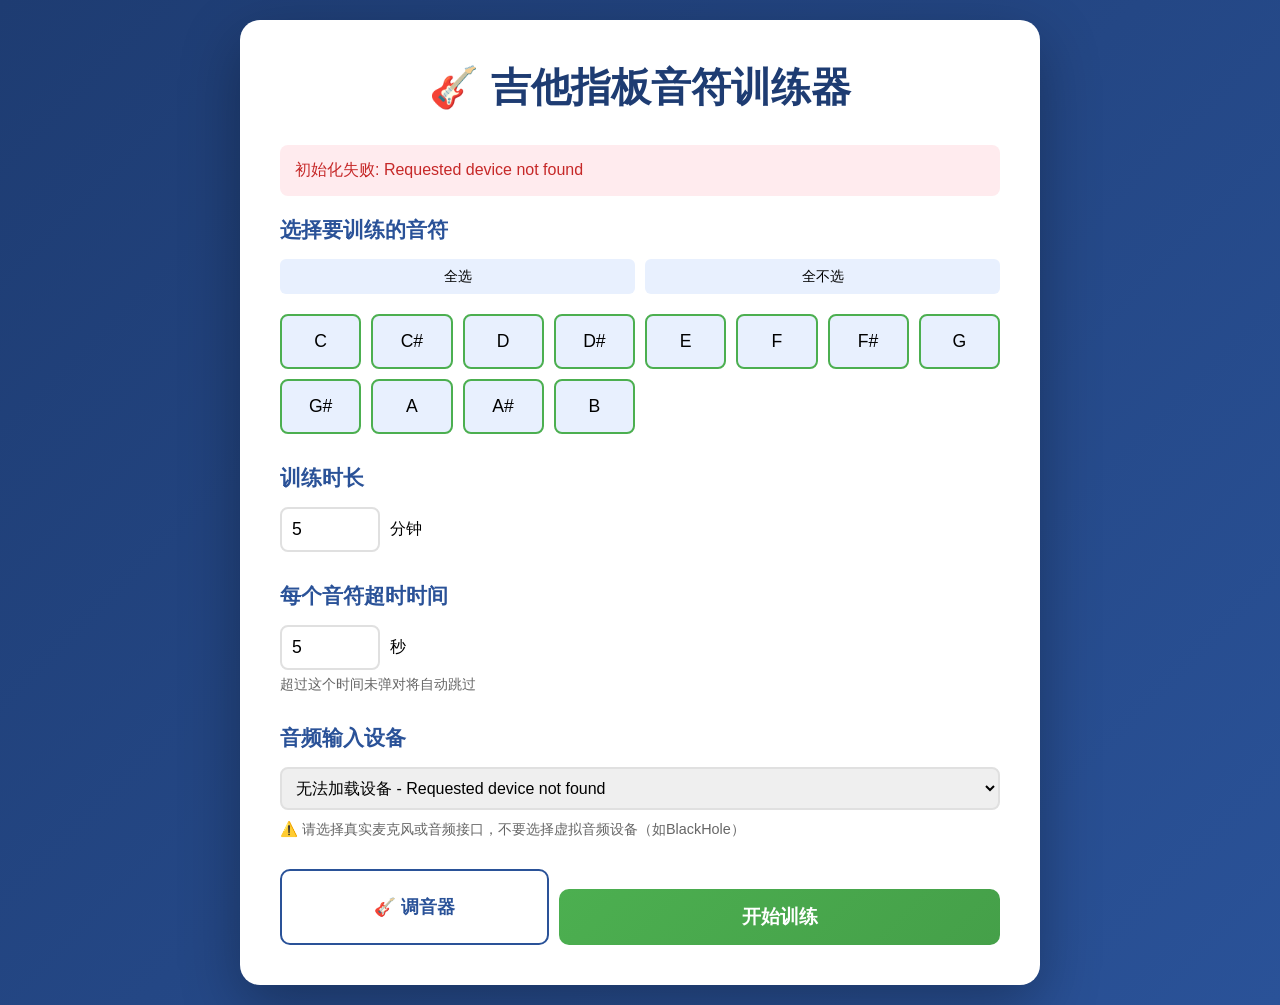
==== guitar-trainer-modular/index.html @ ab7a96dc "Add guitar trainer with timeout feature Features: - Audio-based guitar note training - Real-time pit" ====
<!DOCTYPE html>
<html lang="zh-CN">
<head>
    <meta charset="UTF-8">
    <meta name="viewport" content="width=device-width, initial-scale=1.0">
    <title>吉他指板音符训练器</title>
    
    <!-- 样式表 -->
    <link rel="stylesheet" href="css/main.css">
    <link rel="stylesheet" href="css/screens.css">
    <link rel="stylesheet" href="css/tuner.css">
</head>
<body>
    <div class="container">
        <h1>🎸 吉他指板音符训练器</h1>
        
        <div class="error-message" id="errorMessage"></div>

        <!-- 设置屏幕 -->
        <div class="screen active" id="setupScreen">
            <div class="setup-section">
                <h2>选择要训练的音符</h2>
                <div class="quick-actions">
                    <button id="selectAllBtn">全选</button>
                    <button id="deselectAllBtn">全不选</button>
                </div>
                <div class="notes-grid" id="notesGrid"></div>
            </div>

            <div class="setup-section">
                <h2>训练时长</h2>
                <div class="timer-input">
                    <input type="number" id="durationInput" value="5" min="1" max="60">
                    <span>分钟</span>
                </div>
            </div>

            <div class="setup-section">
                <h2>每个音符超时时间</h2>
                <div class="timer-input">
                    <input type="number" id="noteTimeoutInput" value="5" min="1" max="30">
                    <span>秒</span>
                </div>
                <p style="margin-top: 5px; color: #666; font-size: 0.9em;">超过这个时间未弹对将自动跳过</p>
            </div>

            <div class="setup-section">
                <h2>音频输入设备</h2>
                <select id="audioDeviceSelect" style="width: 100%; padding: 10px; border: 2px solid #e0e0e0; border-radius: 8px; font-size: 1em;">
                    <option value="">加载中...</option>
                </select>
                <p style="margin-top: 10px; color: #666; font-size: 0.9em;">⚠️ 请选择真实麦克风或音频接口，不要选择虚拟音频设备（如BlackHole）</p>
            </div>

            <div style="display: flex; gap: 10px;">
                <button class="btn-secondary" id="showTunerBtn" style="flex: 1;">🎸 调音器</button>
                <button class="btn-primary" id="startTrainingBtn" style="flex: 2;">开始训练</button>
            </div>
        </div>

        <!-- 调音器屏幕 -->
        <div class="screen" id="tunerScreen">
            <div class="tuner-header">
                <h2>吉他调音器</h2>
                <p class="tuner-instruction">请弹奏一根弦，调音器会自动检测</p>
            </div>

            <div class="string-selector">
                <button class="string-btn" data-string="0">E2<br><span>82.41 Hz</span></button>
                <button class="string-btn" data-string="1">A2<br><span>110.00 Hz</span></button>
                <button class="string-btn" data-string="2">D3<br><span>146.83 Hz</span></button>
                <button class="string-btn" data-string="3">G3<br><span>196.00 Hz</span></button>
                <button class="string-btn" data-string="4">B3<br><span>246.94 Hz</span></button>
                <button class="string-btn" data-string="5">E4<br><span>329.63 Hz</span></button>
            </div>

            <div class="tuner-display">
                <div class="current-frequency" id="tunerFrequency">-- Hz</div>
                <div class="current-note" id="tunerNote">--</div>
                <div class="cents-deviation" id="tunerCents">0</div>
            </div>

            <div class="tuning-indicator">
                <div class="indicator-scale">
                    <div class="scale-mark" style="left: 0%">-50</div>
                    <div class="scale-mark" style="left: 25%">-25</div>
                    <div class="scale-mark center" style="left: 50%">0</div>
                    <div class="scale-mark" style="left: 75%">+25</div>
                    <div class="scale-mark" style="right: 0%">+50</div>
                </div>
                <div class="indicator-needle" id="tunerNeedle"></div>
                <div class="tuning-status" id="tuningStatus">准备调音</div>
            </div>

            <canvas id="tunerWaveform" class="waveform-canvas" width="800" height="100"></canvas>

            <div class="tuner-controls">
                <button class="btn-secondary" id="backToSetupBtn">返回设置</button>
                <button class="btn-primary" id="startFromTunerBtn">开始训练</button>
            </div>
        </div>

        <!-- 训练屏幕 -->
        <div class="screen" id="trainingScreen">
            <div class="training-header">
                <div class="timer-display" id="timerDisplay">05:00</div>
                <div class="progress" id="progressDisplay">0 / 0</div>
            </div>

            <div class="note-display">
                <div class="target-note" id="targetNote">A</div>
                <div class="detected-note" id="detectedNote">等待检测...</div>
                <!-- 超时进度条 -->
                <div class="note-timeout-bar" id="noteTimeoutBar">
                    <div class="timeout-progress" id="timeoutProgress"></div>
                </div>
            </div>

            <div class="mic-indicator">
                <canvas id="waveformCanvas" class="waveform-canvas" width="800" height="150"></canvas>
                <div class="frequency-display" id="frequencyDisplay">等待音频输入...</div>
            </div>

            <div class="training-controls">
                <button class="btn-pause" id="pauseBtn">暂停</button>
                <button class="btn-stop" id="stopBtn">结束训练</button>
            </div>
        </div>

        <!-- 结果屏幕 -->
        <div class="screen" id="resultsScreen">
            <div class="results">
                <h2>🎉 训练完成！</h2>
                <div class="stats">
                    <div class="stat-item">
                        <div class="stat-value" id="totalNotes">0</div>
                        <div class="stat-label">完成音符数</div>
                    </div>
                    <div class="stat-item">
                        <div class="stat-value" id="accuracy">0%</div>
                        <div class="stat-label">准确率</div>
                    </div>
                    <div class="stat-item">
                        <div class="stat-value" id="timeTaken">0:00</div>
                        <div class="stat-label">用时</div>
                    </div>
                </div>
                <button class="btn-primary" id="trainAgainBtn">再来一次</button>
            </div>
        </div>
    </div>

    <!-- JavaScript模块 -->
    <script type="module" src="js/main.js"></script>
</body>
</html>
---- guitar-trainer-modular/css/main.css ----
/**
 * main.css - 基础样式和全局布局
 * 
 * 包含:
 * - 全局重置和基础样式
 * - 容器和布局
 * - 通用按钮样式
 * - 屏幕切换动画
 * - 错误消息样式
 */

/* ==================== 全局重置 ==================== */
* {
    margin: 0;
    padding: 0;
    box-sizing: border-box;
}

body {
    font-family: -apple-system, BlinkMacSystemFont, "Segoe UI", Roboto, sans-serif;
    background: linear-gradient(135deg, #1e3c72 0%, #2a5298 100%);
    min-height: 100vh;
    display: flex;
    justify-content: center;
    align-items: center;
    padding: 20px;
}

/* ==================== 主容器 ==================== */
.container {
    background: white;
    border-radius: 20px;
    box-shadow: 0 20px 60px rgba(0, 0, 0, 0.3);
    padding: 40px;
    max-width: 800px;
    width: 100%;
}

h1 {
    text-align: center;
    color: #1e3c72;
    margin-bottom: 30px;
    font-size: 2.5em;
}

/* ==================== 屏幕管理 ==================== */
/* 所有屏幕默认隐藏 */
.screen {
    display: none;
}

/* 激活的屏幕显示并带淡入动画 */
.screen.active {
    display: block;
    animation: fadeIn 0.3s ease-in;
}

@keyframes fadeIn {
    from { opacity: 0; transform: translateY(10px); }
    to { opacity: 1; transform: translateY(0); }
}

/* ==================== 通用按钮样式 ==================== */
/* 主要按钮 - 用于开始训练等主要操作 */
.btn-primary {
    width: 100%;
    padding: 15px;
    background: linear-gradient(135deg, #4CAF50 0%, #45a049 100%);
    color: white;
    border: none;
    border-radius: 10px;
    font-size: 1.2em;
    font-weight: bold;
    cursor: pointer;
    margin-top: 20px;
    transition: transform 0.2s;
}

.btn-primary:hover {
    transform: scale(1.02);
}

.btn-primary:disabled {
    background: #ccc;
    cursor: not-allowed;
    transform: none;
}

/* 次要按钮 - 用于返回、取消等次要操作 */
.btn-secondary {
    padding: 15px 30px;
    border: 2px solid #2a5298;
    border-radius: 10px;
    background: white;
    color: #2a5298;
    font-size: 1.1em;
    font-weight: 600;
    cursor: pointer;
    transition: all 0.2s;
}

.btn-secondary:hover {
    background: #f0f0f0;
    transform: translateY(-2px);
}

/* 暂停按钮 */
.btn-pause {
    background: #ff9800;
    color: white;
}

/* 停止按钮 */
.btn-stop {
    background: #f44336;
    color: white;
}

/* ==================== 错误消息 ==================== */
.error-message {
    background: #ffebee;
    color: #c62828;
    padding: 15px;
    border-radius: 8px;
    margin-bottom: 20px;
    display: none;
}

.error-message.show {
    display: block;
}

/* ==================== 通用动画 ==================== */
/* 脉冲动画 - 用于成功反馈 */
@keyframes pulse {
    0%, 100% { transform: scale(1); }
    50% { transform: scale(1.1); }
}

/* 绿色闪烁动画 - 用于正确识别反馈 */
@keyframes flashGreen {
    0%, 100% { background: white; }
    50% { background: #c8e6c9; }
}

.flash-correct {
    animation: flashGreen 0.5s ease-out;
}
---- guitar-trainer-modular/css/screens.css ----
/**
 * screens.css - 设置屏幕、训练屏幕、结果屏幕的样式
 * 
 * 包含:
 * - 设置屏幕 (Setup Screen): 音符选择、时间设置
 * - 训练屏幕 (Training Screen): 音符显示、波形图、控制按钮
 * - 结果屏幕 (Results Screen): 统计数据展示
 */

/* ==================== 设置屏幕 (Setup Screen) ==================== */
.setup-section {
    margin-bottom: 30px;
}

.setup-section h2 {
    color: #2a5298;
    margin-bottom: 15px;
    font-size: 1.3em;
}

/* 音符网格 - 12个半音的选择界面 */
.notes-grid {
    display: grid;
    grid-template-columns: repeat(auto-fit, minmax(80px, 1fr));
    gap: 10px;
    margin-bottom: 15px;
}

/* 音符复选框按钮 - 可点击整个区域 */
.note-checkbox {
    display: flex;
    align-items: center;
    justify-content: center;
    padding: 15px;
    background: #f5f5f5;
    border-radius: 8px;
    cursor: pointer;
    transition: all 0.2s;
    border: 2px solid transparent;
    user-select: none;
}

.note-checkbox:hover {
    background: #e8f0fe;
    border-color: #2a5298;
}

.note-checkbox.checked {
    background: #e8f0fe;
    border-color: #4CAF50;
}

.note-checkbox input {
    display: none; /* 隐藏原生checkbox */
}

.note-checkbox label {
    cursor: pointer;
    font-weight: 500;
    font-size: 1.1em;
}

/* 快捷操作按钮 (全选/全不选) */
.quick-actions {
    display: flex;
    gap: 10px;
    margin-bottom: 20px;
}

.quick-actions button {
    flex: 1;
    padding: 8px;
    background: #e8f0fe;
    border: none;
    border-radius: 6px;
    cursor: pointer;
    font-size: 0.9em;
}

.quick-actions button:hover {
    background: #d2e3fc;
}

/* 时间输入框 */
.timer-input {
    display: flex;
    align-items: center;
    gap: 10px;
}

.timer-input input {
    width: 100px;
    padding: 10px;
    border: 2px solid #e0e0e0;
    border-radius: 8px;
    font-size: 1.1em;
}

/* ==================== 训练屏幕 (Training Screen) ==================== */
/* 顶部信息栏 - 显示计时器和进度 */
.training-header {
    display: flex;
    justify-content: space-between;
    align-items: center;
    margin-bottom: 30px;
}

.timer-display {
    font-size: 1.5em;
    color: #2a5298;
    font-weight: bold;
}

.progress {
    font-size: 1.2em;
    color: #666;
}

/* 音符显示区域 */
.note-display {
    text-align: center;
    margin: 60px 0;
}

/* 目标音符 - 大号显示用户需要弹奏的音符 */
.target-note {
    font-size: 8em;
    font-weight: bold;
    color: #1e3c72;
    margin-bottom: 20px;
    text-shadow: 2px 2px 4px rgba(0,0,0,0.1);
}

/* 超时进度条 - 显示剩余时间 */
.note-timeout-bar {
    width: 100%;
    max-width: 400px;
    height: 8px;
    background-color: #e0e0e0;
    border-radius: 4px;
    margin: 20px auto 0;
    overflow: hidden;
    position: relative;
}

.timeout-progress {
    height: 100%;
    background: linear-gradient(90deg, #4CAF50, #FFC107, #f44336);
    border-radius: 4px;
    transition: width 0.1s linear;
    width: 100%;
}

/* 超时时颜色变红 */
.timeout-progress.warning {
    background: linear-gradient(90deg, #FFC107, #f44336);
}

.timeout-progress.danger {
    background: #f44336;
}

/* 检测到的音符显示 */
.detected-note {
    font-size: 2em;
    color: #666;
    min-height: 2.5em;
}

.detected-note.close {
    color: #ff9800; /* 接近时显示橙色 */
}

.detected-note.correct {
    color: #4CAF50; /* 正确时显示绿色并脉冲 */
    animation: pulse 0.3s ease-in-out;
}

/* 麦克风指示器和波形图 */
.mic-indicator {
    width: 100%;
    margin: 30px 0;
}

.waveform-canvas {
    width: 100%;
    height: 150px;
    background: #f5f5f5;
    border-radius: 10px;
    border: 2px solid #e0e0e0;
    display: block;
}

/* 频率显示 - 等宽字体显示检测到的频率和音量 */
.frequency-display {
    text-align: center;
    margin-top: 10px;
    color: #666;
    font-size: 0.9em;
    font-family: monospace;
}

/* 训练控制按钮 */
.training-controls {
    display: flex;
    gap: 10px;
    margin-top: 30px;
}

.training-controls button {
    flex: 1;
    padding: 12px;
    border: none;
    border-radius: 8px;
    font-size: 1em;
    cursor: pointer;
    font-weight: 500;
}

/* ==================== 结果屏幕 (Results Screen) ==================== */
.results {
    text-align: center;
}

.results h2 {
    color: #4CAF50;
    font-size: 2.5em;
    margin-bottom: 30px;
}

/* 统计数据网格 */
.stats {
    display: grid;
    grid-template-columns: repeat(auto-fit, minmax(150px, 1fr));
    gap: 20px;
    margin: 40px 0;
}

.stat-item {
    padding: 20px;
    background: #f5f5f5;
    border-radius: 12px;
}

.stat-value {
    font-size: 2.5em;
    font-weight: bold;
    color: #1e3c72;
    margin-bottom: 5px;
}

.stat-label {
    color: #666;
    font-size: 0.9em;
}
---- guitar-trainer-modular/css/tuner.css ----
/**
 * tuner.css - 吉他调音器专用样式
 * 
 * 包含:
 * - 琴弦选择器按钮
 * - 调音显示 (当前频率、音符、音分偏差)
 * - 调音指示器 (彩色渐变条 + 指针)
 * - 调音状态文字
 */

/* ==================== 调音器头部 ==================== */
.tuner-header {
    text-align: center;
    margin-bottom: 30px;
}

.tuner-header h2 {
    color: #1e3c72;
    margin-bottom: 10px;
}

.tuner-instruction {
    color: #666;
    font-size: 0.95em;
}

/* ==================== 琴弦选择器 ==================== */
/* 6个按钮代表吉他的6根弦 (E2, A2, D3, G3, B3, E4) */
.string-selector {
    display: grid;
    grid-template-columns: repeat(6, 1fr);
    gap: 10px;
    margin-bottom: 30px;
}

.string-btn {
    padding: 15px 10px;
    border: 2px solid #e0e0e0;
    border-radius: 10px;
    background: white;
    cursor: pointer;
    font-size: 1.1em;
    font-weight: bold;
    color: #1e3c72;
    transition: all 0.2s;
    text-align: center;
    line-height: 1.4;
}

/* 琴弦按钮的副标题 (显示音符名称) */
.string-btn span {
    display: block;
    font-size: 0.7em;
    font-weight: normal;
    color: #999;
    margin-top: 5px;
}

.string-btn:hover {
    background: #f0f0f0;
    transform: translateY(-2px);
}

/* 选中的琴弦按钮 - 紫色渐变 */
.string-btn.active {
    background: linear-gradient(135deg, #667eea 0%, #764ba2 100%);
    color: white;
    border-color: #667eea;
}

.string-btn.active span {
    color: rgba(255, 255, 255, 0.8);
}

/* ==================== 调音显示区域 ==================== */
.tuner-display {
    text-align: center;
    margin-bottom: 30px;
}

/* 当前检测到的频率 */
.current-frequency {
    font-size: 1.2em;
    color: #666;
    margin-bottom: 10px;
    font-family: monospace;
}

/* 当前检测到的音符名称 */
.current-note {
    font-size: 4em;
    font-weight: bold;
    color: #1e3c72;
    margin: 20px 0;
}

/* 音分偏差 - 显示与目标音高的偏差 (cents) */
.cents-deviation {
    font-size: 2em;
    font-weight: bold;
    font-family: monospace;
    margin: 10px 0;
}

.cents-deviation.flat {
    color: #f44336; /* 偏低 - 红色 */
}

.cents-deviation.sharp {
    color: #ff9800; /* 偏高 - 橙色 */
}

.cents-deviation.in-tune {
    color: #4CAF50; /* 准确 - 绿色 */
}

/* ==================== 调音指示器 ==================== */
/**
 * 调音指示器由三部分组成:
 * 1. 彩色渐变条: 红色(偏低) → 橙色 → 绿色(准确) → 橙色 → 红色(偏高)
 * 2. 指针: 黑色箭头指示当前音高位置
 * 3. 刻度标记: -50, 0, +50 音分标记
 */
.tuning-indicator {
    position: relative;
    height: 80px;
    /* 渐变条: 中间绿色(准确)，两边红色(失准) */
    background: linear-gradient(to right, 
        #f44336 0%,   /* 左边红色: 偏低很多 */
        #ff9800 40%,  /* 橙色: 偏低一点 */
        #4CAF50 50%,  /* 中间绿色: 准确 */
        #ff9800 60%,  /* 橙色: 偏高一点 */
        #f44336 100%  /* 右边红色: 偏高很多 */
    );
    border-radius: 10px;
    margin-bottom: 30px;
    overflow: visible; /* 允许指针超出边界 */
}

/* 刻度容器 */
.indicator-scale {
    position: relative;
    height: 100%;
    display: flex;
    align-items: center;
    justify-content: space-between;
    padding: 0 10px;
}

/* 刻度标记 (-50, 0, +50) */
.scale-mark {
    position: absolute;
    color: white;
    font-size: 0.85em;
    font-weight: bold;
    transform: translateX(-50%);
}

.scale-mark.center {
    font-size: 1.1em; /* 中心标记(0)稍大 */
}

/* 指针 - 黑色竖线 */
.indicator-needle {
    position: absolute;
    top: -10px; /* 稍微伸出顶部 */
    left: 50%;  /* 默认居中 */
    width: 4px;
    height: 100px;
    background: #333;
    transform: translateX(-50%);
    transition: left 0.1s ease-out; /* 平滑移动 */
    border-radius: 2px;
    box-shadow: 0 2px 8px rgba(0,0,0,0.3);
}

/* 指针顶部的箭头 */
.indicator-needle::before {
    content: '';
    position: absolute;
    top: 0;
    left: 50%;
    transform: translateX(-50%);
    width: 0;
    height: 0;
    border-left: 8px solid transparent;
    border-right: 8px solid transparent;
    border-top: 12px solid #333; /* 向下的三角形 */
}

/* 调音状态文字 - 显示在指示器下方 */
.tuning-status {
    position: absolute;
    bottom: -30px;
    left: 50%;
    transform: translateX(-50%);
    font-size: 1.2em;
    font-weight: bold;
    white-space: nowrap;
}

/* ==================== 调音器控制按钮 ==================== */
.tuner-controls {
    display: flex;
    gap: 10px;
    margin-top: 30px;
}

.tuner-controls button {
    flex: 1;
}
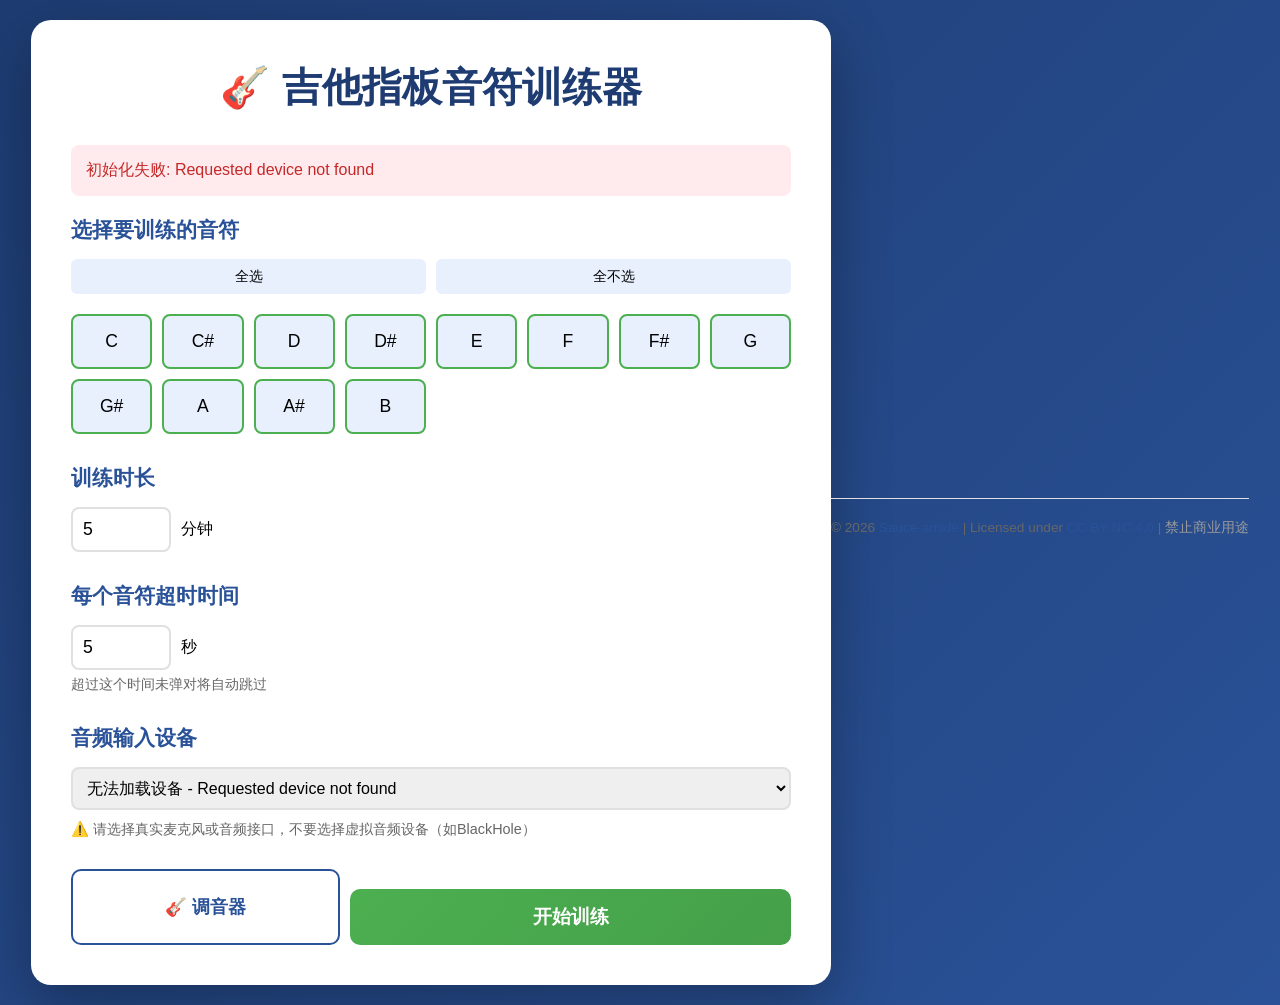
==== commit 5d7931be: "Add copyright protection (CC BY-NC 4.0) - Add LICENSE file with CC BY-NC 4.0 terms - Update README w" ====
--- a/guitar-trainer-modular/index.html
+++ b/guitar-trainer-modular/index.html
@@ -1,4 +1,16 @@
 <!DOCTYPE html>
+<!--
+  🎸 吉他指板音符训练器 | Guitar Fretboard Note Trainer
+  
+  Copyright (c) 2026 Sauce-amide
+  Licensed under CC BY-NC 4.0 (Attribution-NonCommercial)
+  
+  ✅ 允许：学习、研究、个人使用
+  ❌ 禁止：商业用途、付费服务、盈利目的
+  
+  商业许可请联系：https://github.com/Sauce-amide/guitar-trainer
+  完整许可：https://creativecommons.org/licenses/by-nc/4.0/
+-->
 <html lang="zh-CN">
 <head>
     <meta charset="UTF-8">
@@ -148,6 +160,14 @@
                 <button class="btn-primary" id="trainAgainBtn">再来一次</button>
             </div>
         </div>
+        </div>
+
+        <!-- Copyright Footer -->
+        <div class="copyright-footer">
+            © 2026 <a href="https://github.com/Sauce-amide/guitar-trainer" target="_blank">Sauce-amide</a> | 
+            Licensed under <a href="https://creativecommons.org/licenses/by-nc/4.0/" target="_blank">CC BY-NC 4.0</a> | 
+            <span style="color: #999;">禁止商业用途</span>
+        </div>
     </div>
 
     <!-- JavaScript模块 -->
--- a/guitar-trainer-modular/css/main.css
+++ b/guitar-trainer-modular/css/main.css
@@ -146,3 +146,22 @@
 .flash-correct {
     animation: flashGreen 0.5s ease-out;
 }
+
+/* ==================== 版权页脚 ==================== */
+.copyright-footer {
+    text-align: center;
+    margin-top: 30px;
+    padding-top: 20px;
+    border-top: 1px solid #e0e0e0;
+    color: #666;
+    font-size: 0.85em;
+}
+
+.copyright-footer a {
+    color: #2a5298;
+    text-decoration: none;
+}
+
+.copyright-footer a:hover {
+    text-decoration: underline;
+}
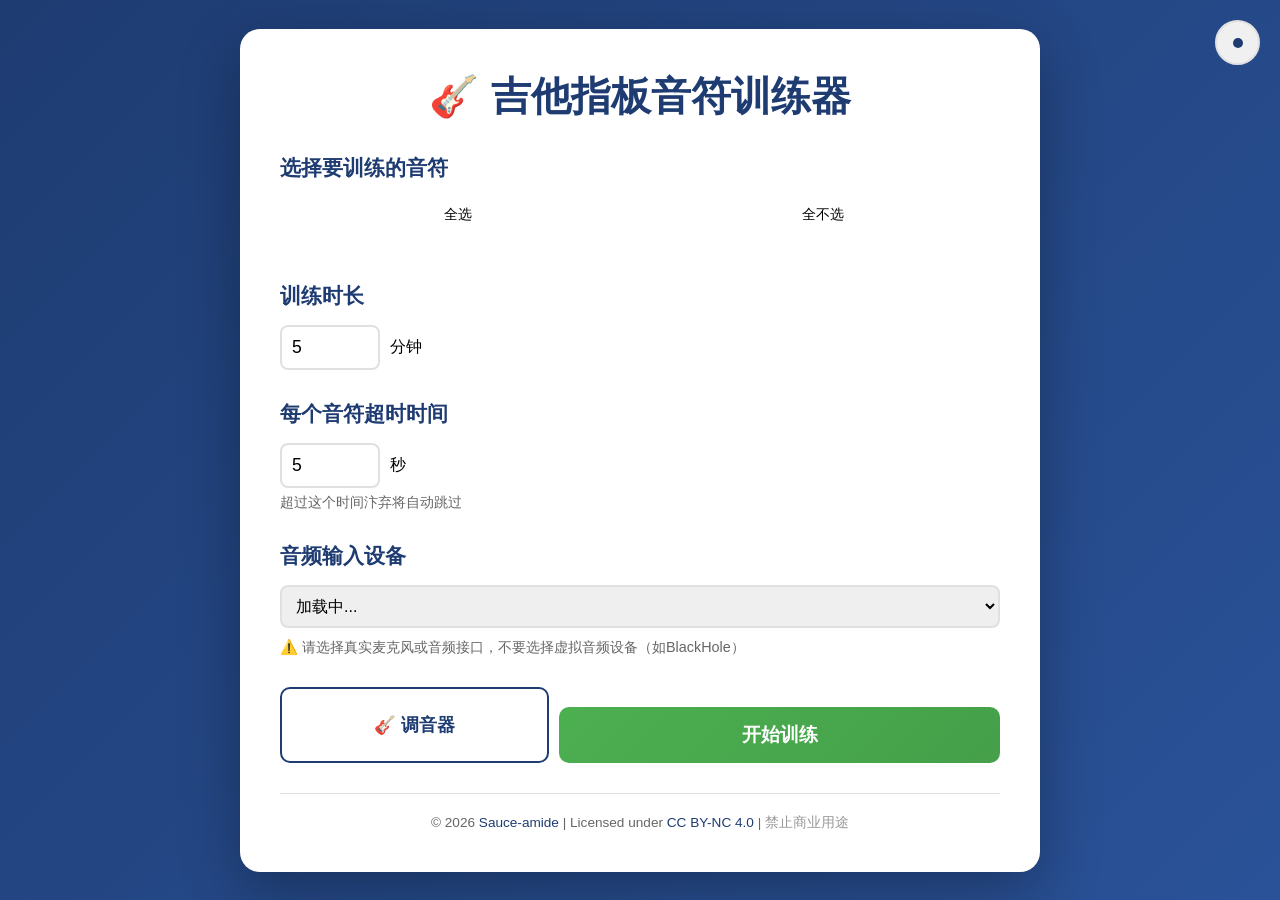
==== commit 0c2e0171: "添加深色模式、移动端优化和布局修复 新增功能: - 深色模式切换按钮，支持localStorage持久化 - 系统主题偏好检测 - CSS变量架构实现主题切换 - 调音器页面响应式布局（600px以下" ====
--- a/guitar-trainer-modular/index.html
+++ b/guitar-trainer-modular/index.html
@@ -25,6 +25,22 @@
 <body>
     <div class="container">
         <h1>🎸 吉他指板音符训练器</h1>
+        <button class="theme-toggle" id="themeToggle" aria-label="Toggle dark mode" title="切换深色模式">
+            <svg class="sun-icon" xmlns="http://www.w3.org/2000/svg" viewBox="0 0 24 24">
+                <circle cx="12" cy="12" r="5"/>
+                <line x1="12" y1="1" x2="12" y2="3"/>
+                <line x1="12" y1="21" x2="12" y2="23"/>
+                <line x1="4.22" y1="4.22" x2="5.64" y2="5.64"/>
+                <line x1="18.36" y1="18.36" x2="19.78" y2="19.78"/>
+                <line x1="1" y1="12" x2="3" y2="12"/>
+                <line x1="21" y1="12" x2="23" y2="12"/>
+                <line x1="4.22" y1="19.78" x2="5.64" y2="18.36"/>
+                <line x1="18.36" y1="5.64" x2="19.78" y2="4.22"/>
+            </svg>
+            <svg class="moon-icon" xmlns="http://www.w3.org/2000/svg" viewBox="0 0 24 24">
+                <path d="M21 12.79A9 9 0 1 1 11.21 3 7 7 0 0 0 21 12.79z"/>
+            </svg>
+        </button>
         
         <div class="error-message" id="errorMessage"></div>
 
@@ -53,15 +69,15 @@
                     <input type="number" id="noteTimeoutInput" value="5" min="1" max="30">
                     <span>秒</span>
                 </div>
-                <p style="margin-top: 5px; color: #666; font-size: 0.9em;">超过这个时间未弹对将自动跳过</p>
+                <p style="margin-top: 5px; color: var(--text-secondary); font-size: 0.9em;">超过这个时间汴弃将自动跳过</p>
             </div>
 
             <div class="setup-section">
                 <h2>音频输入设备</h2>
-                <select id="audioDeviceSelect" style="width: 100%; padding: 10px; border: 2px solid #e0e0e0; border-radius: 8px; font-size: 1em;">
+                <select id="audioDeviceSelect" style="width: 100%; padding: 10px; border: 2px solid var(--border-color); border-radius: 8px; font-size: 1em;">
                     <option value="">加载中...</option>
                 </select>
-                <p style="margin-top: 10px; color: #666; font-size: 0.9em;">⚠️ 请选择真实麦克风或音频接口，不要选择虚拟音频设备（如BlackHole）</p>
+                <p style="margin-top: 10px; color: var(--text-secondary); font-size: 0.9em;">⚠️ 请选择真实麦克风或音频接口，不要选择虚拟音频设备（如BlackHole）</p>
             </div>
 
             <div style="display: flex; gap: 10px;">
@@ -160,13 +176,12 @@
                 <button class="btn-primary" id="trainAgainBtn">再来一次</button>
             </div>
         </div>
-        </div>
 
         <!-- Copyright Footer -->
         <div class="copyright-footer">
             © 2026 <a href="https://github.com/Sauce-amide/guitar-trainer" target="_blank">Sauce-amide</a> | 
             Licensed under <a href="https://creativecommons.org/licenses/by-nc/4.0/" target="_blank">CC BY-NC 4.0</a> | 
-            <span style="color: #999;">禁止商业用途</span>
+            <span style="color: var(--text-tertiary);">禁止商业用途</span>
         </div>
     </div>
 
--- a/guitar-trainer-modular/css/main.css
+++ b/guitar-trainer-modular/css/main.css
@@ -2,6 +2,7 @@
  * main.css - 基础样式和全局布局
  * 
  * 包含:
+ * - CSS 变量定义和深色模式
  * - 全局重置和基础样式
  * - 容器和布局
  * - 通用按钮样式
@@ -9,6 +10,68 @@
  * - 错误消息样式
  */
 
+/* ==================== CSS 变量定义 ==================== */
+:root {
+    --bg-gradient-start: #1e3c72;
+    --bg-gradient-end: #2a5298;
+    --container-bg: #ffffff;
+    --text-primary: #1e3c72;
+    --text-secondary: #666666;
+    --text-tertiary: #999999;
+    --border-color: #e0e0e0;
+    --button-hover-bg: #f0f0f0;
+    --input-bg: #ffffff;
+    --card-bg: #f5f5f5;
+    --shadow-color: rgba(0, 0, 0, 0.3);
+    --error-bg: #ffebee;
+    --error-text: #c62828;
+    --success-color: #4CAF50;
+    --warning-color: #ff9800;
+    --danger-color: #f44336;
+}
+
+/* 深色模式 */
+body.dark-mode {
+    --bg-gradient-start: #0d1b2a;
+    --bg-gradient-end: #1b263b;
+    --container-bg: #1e2936;
+    --text-primary: #e0e6ed;
+    --text-secondary: #b0b8c1;
+    --text-tertiary: #8892a0;
+    --border-color: #2d3a4a;
+    --button-hover-bg: #2a3847;
+    --input-bg: #252f3d;
+    --card-bg: #252f3d;
+    --shadow-color: rgba(0, 0, 0, 0.6);
+    --error-bg: #3a1f1f;
+    --error-text: #ff6b6b;
+}
+
+/* 深色模式样式覆盖 */
+body.dark-mode input,
+body.dark-mode select,
+body.dark-mode button:not(.theme-toggle) {
+    background: var(--input-bg);
+    color: var(--text-primary);
+    border-color: var(--border-color);
+}
+
+body.dark-mode .note-checkbox:hover,
+body.dark-mode .btn-secondary:hover {
+    background: var(--button-hover-bg);
+}
+
+body.dark-mode .error-message {
+    background: var(--error-bg);
+    color: var(--error-text);
+}
+
+body.dark-mode .copyright-footer {
+    border-top-color: var(--border-color);
+    color: var(--text-secondary);
+}
+
+
 /* ==================== 全局重置 ==================== */
 * {
     margin: 0;
@@ -18,7 +81,7 @@
 
 body {
     font-family: -apple-system, BlinkMacSystemFont, "Segoe UI", Roboto, sans-serif;
-    background: linear-gradient(135deg, #1e3c72 0%, #2a5298 100%);
+    background: linear-gradient(135deg, var(--bg-gradient-start) 0%, var(--bg-gradient-end) 100%);
     min-height: 100vh;
     display: flex;
     justify-content: center;
@@ -28,9 +91,9 @@
 
 /* ==================== 主容器 ==================== */
 .container {
-    background: white;
+    background: var(--container-bg);
     border-radius: 20px;
-    box-shadow: 0 20px 60px rgba(0, 0, 0, 0.3);
+    box-shadow: 0 20px 60px var(--shadow-color);
     padding: 40px;
     max-width: 800px;
     width: 100%;
@@ -38,7 +101,7 @@
 
 h1 {
     text-align: center;
-    color: #1e3c72;
+    color: var(--text-primary);
     margin-bottom: 30px;
     font-size: 2.5em;
 }
@@ -81,7 +144,7 @@
 }
 
 .btn-primary:disabled {
-    background: #ccc;
+    background: var(--button-hover-bg);
     cursor: not-allowed;
     transform: none;
 }
@@ -89,10 +152,10 @@
 /* 次要按钮 - 用于返回、取消等次要操作 */
 .btn-secondary {
     padding: 15px 30px;
-    border: 2px solid #2a5298;
+    border: 2px solid var(--text-primary);
     border-radius: 10px;
-    background: white;
-    color: #2a5298;
+    background: var(--container-bg);
+    color: var(--text-primary);
     font-size: 1.1em;
     font-weight: 600;
     cursor: pointer;
@@ -100,26 +163,26 @@
 }
 
 .btn-secondary:hover {
-    background: #f0f0f0;
+    background: var(--button-hover-bg);
     transform: translateY(-2px);
 }
 
 /* 暂停按钮 */
 .btn-pause {
-    background: #ff9800;
+    background: var(--warning-color);
     color: white;
 }
 
 /* 停止按钮 */
 .btn-stop {
-    background: #f44336;
+    background: var(--danger-color);
     color: white;
 }
 
 /* ==================== 错误消息 ==================== */
 .error-message {
-    background: #ffebee;
-    color: #c62828;
+    background: var(--error-bg);
+    color: var(--error-text);
     padding: 15px;
     border-radius: 8px;
     margin-bottom: 20px;
@@ -139,7 +202,7 @@
 
 /* 绿色闪烁动画 - 用于正确识别反馈 */
 @keyframes flashGreen {
-    0%, 100% { background: white; }
+    0%, 100% { background: var(--container-bg); }
     50% { background: #c8e6c9; }
 }
 
@@ -152,16 +215,53 @@
     text-align: center;
     margin-top: 30px;
     padding-top: 20px;
-    border-top: 1px solid #e0e0e0;
-    color: #666;
+    border-top: 1px solid var(--border-color);
+    color: var(--text-secondary);
     font-size: 0.85em;
 }
 
 .copyright-footer a {
-    color: #2a5298;
+    color: var(--text-primary);
     text-decoration: none;
 }
 
 .copyright-footer a:hover {
     text-decoration: underline;
 }
+
+/* ==================== 主题切换按钮 ==================== */
+.theme-toggle {
+    position: absolute;
+    top: 20px;
+    right: 20px;
+    background: var(--button-hover-bg);
+    border: 2px solid var(--border-color);
+    border-radius: 50%;
+    width: 45px;
+    height: 45px;
+    cursor: pointer;
+    display: flex;
+    align-items: center;
+    justify-content: center;
+    transition: all 0.3s ease;
+    z-index: 1000;
+}
+
+.theme-toggle:hover {
+    transform: scale(1.1);
+    border-color: var(--text-primary);
+}
+
+.theme-toggle svg {
+    width: 24px;
+    height: 24px;
+    fill: var(--text-primary);
+    transition: transform 0.3s ease;
+}
+
+.theme-toggle:hover svg {
+    transform: rotate(20deg);
+}
+
+body.dark-mode .sun-icon { display: none; }
+body:not(.dark-mode) .moon-icon { display: none; }
--- a/guitar-trainer-modular/css/screens.css
+++ b/guitar-trainer-modular/css/screens.css
@@ -13,7 +13,7 @@
 }
 
 .setup-section h2 {
-    color: #2a5298;
+    color: var(--text-primary);
     margin-bottom: 15px;
     font-size: 1.3em;
 }
@@ -32,7 +32,7 @@
     align-items: center;
     justify-content: center;
     padding: 15px;
-    background: #f5f5f5;
+    background: var(--card-bg);
     border-radius: 8px;
     cursor: pointer;
     transition: all 0.2s;
@@ -41,13 +41,13 @@
 }
 
 .note-checkbox:hover {
-    background: #e8f0fe;
-    border-color: #2a5298;
+    background: var(--input-bg);
+    border-color: var(--text-primary);
 }
 
 .note-checkbox.checked {
-    background: #e8f0fe;
-    border-color: #4CAF50;
+    background: var(--input-bg);
+    border-color: var(--success-color);
 }
 
 .note-checkbox input {
@@ -70,7 +70,7 @@
 .quick-actions button {
     flex: 1;
     padding: 8px;
-    background: #e8f0fe;
+    background: var(--input-bg);
     border: none;
     border-radius: 6px;
     cursor: pointer;
@@ -78,7 +78,7 @@
 }
 
 .quick-actions button:hover {
-    background: #d2e3fc;
+    background: var(--button-hover-bg);
 }
 
 /* 时间输入框 */
@@ -91,7 +91,7 @@
 .timer-input input {
     width: 100px;
     padding: 10px;
-    border: 2px solid #e0e0e0;
+    border: 2px solid var(--border-color);
     border-radius: 8px;
     font-size: 1.1em;
 }
@@ -107,13 +107,13 @@
 
 .timer-display {
     font-size: 1.5em;
-    color: #2a5298;
+    color: var(--text-primary);
     font-weight: bold;
 }
 
 .progress {
     font-size: 1.2em;
-    color: #666;
+    color: var(--text-secondary);
 }
 
 /* 音符显示区域 */
@@ -126,7 +126,7 @@
 .target-note {
     font-size: 8em;
     font-weight: bold;
-    color: #1e3c72;
+    color: var(--text-primary);
     margin-bottom: 20px;
     text-shadow: 2px 2px 4px rgba(0,0,0,0.1);
 }
@@ -136,7 +136,7 @@
     width: 100%;
     max-width: 400px;
     height: 8px;
-    background-color: #e0e0e0;
+    background-color: var(--border-color);
     border-radius: 4px;
     margin: 20px auto 0;
     overflow: hidden;
@@ -145,7 +145,7 @@
 
 .timeout-progress {
     height: 100%;
-    background: linear-gradient(90deg, #4CAF50, #FFC107, #f44336);
+    background: linear-gradient(90deg, var(--success-color), var(--warning-color), var(--danger-color));
     border-radius: 4px;
     transition: width 0.1s linear;
     width: 100%;
@@ -153,26 +153,26 @@
 
 /* 超时时颜色变红 */
 .timeout-progress.warning {
-    background: linear-gradient(90deg, #FFC107, #f44336);
+    background: linear-gradient(90deg, var(--warning-color), var(--danger-color));
 }
 
 .timeout-progress.danger {
-    background: #f44336;
+    background: var(--danger-color);
 }
 
 /* 检测到的音符显示 */
 .detected-note {
     font-size: 2em;
-    color: #666;
+    color: var(--text-secondary);
     min-height: 2.5em;
 }
 
 .detected-note.close {
-    color: #ff9800; /* 接近时显示橙色 */
+    color: var(--warning-color); /* 接近时显示橙色 */
 }
 
 .detected-note.correct {
-    color: #4CAF50; /* 正确时显示绿色并脉冲 */
+    color: var(--success-color); /* 正确时显示绿色并脉冲 */
     animation: pulse 0.3s ease-in-out;
 }
 
@@ -185,9 +185,9 @@
 .waveform-canvas {
     width: 100%;
     height: 150px;
-    background: #f5f5f5;
+    background: var(--card-bg);
     border-radius: 10px;
-    border: 2px solid #e0e0e0;
+    border: 2px solid var(--border-color);
     display: block;
 }
 
@@ -195,7 +195,7 @@
 .frequency-display {
     text-align: center;
     margin-top: 10px;
-    color: #666;
+    color: var(--text-secondary);
     font-size: 0.9em;
     font-family: monospace;
 }
@@ -223,7 +223,7 @@
 }
 
 .results h2 {
-    color: #4CAF50;
+    color: var(--success-color);
     font-size: 2.5em;
     margin-bottom: 30px;
 }
@@ -238,18 +238,18 @@
 
 .stat-item {
     padding: 20px;
-    background: #f5f5f5;
+    background: var(--card-bg);
     border-radius: 12px;
 }
 
 .stat-value {
     font-size: 2.5em;
     font-weight: bold;
-    color: #1e3c72;
+    color: var(--text-primary);
     margin-bottom: 5px;
 }
 
 .stat-label {
-    color: #666;
+    color: var(--text-secondary);
     font-size: 0.9em;
 }
--- a/guitar-trainer-modular/css/tuner.css
+++ b/guitar-trainer-modular/css/tuner.css
@@ -15,12 +15,12 @@
 }
 
 .tuner-header h2 {
-    color: #1e3c72;
+    color: var(--text-primary);
     margin-bottom: 10px;
 }
 
 .tuner-instruction {
-    color: #666;
+    color: var(--text-secondary);
     font-size: 0.95em;
 }
 
@@ -35,13 +35,13 @@
 
 .string-btn {
     padding: 15px 10px;
-    border: 2px solid #e0e0e0;
+    border: 2px solid var(--border-color);
     border-radius: 10px;
-    background: white;
+    background: var(--container-bg);
     cursor: pointer;
     font-size: 1.1em;
     font-weight: bold;
-    color: #1e3c72;
+    color: var(--text-primary);
     transition: all 0.2s;
     text-align: center;
     line-height: 1.4;
@@ -52,12 +52,12 @@
     display: block;
     font-size: 0.7em;
     font-weight: normal;
-    color: #999;
+    color: var(--text-tertiary);
     margin-top: 5px;
 }
 
 .string-btn:hover {
-    background: #f0f0f0;
+    background: var(--button-hover-bg);
     transform: translateY(-2px);
 }
 
@@ -81,7 +81,7 @@
 /* 当前检测到的频率 */
 .current-frequency {
     font-size: 1.2em;
-    color: #666;
+    color: var(--text-secondary);
     margin-bottom: 10px;
     font-family: monospace;
 }
@@ -90,7 +90,7 @@
 .current-note {
     font-size: 4em;
     font-weight: bold;
-    color: #1e3c72;
+    color: var(--text-primary);
     margin: 20px 0;
 }
 
@@ -103,15 +103,15 @@
 }
 
 .cents-deviation.flat {
-    color: #f44336; /* 偏低 - 红色 */
+    color: var(--danger-color); /* 偏低 - 红色 */
 }
 
 .cents-deviation.sharp {
-    color: #ff9800; /* 偏高 - 橙色 */
+    color: var(--warning-color); /* 偏高 - 橙色 */
 }
 
 .cents-deviation.in-tune {
-    color: #4CAF50; /* 准确 - 绿色 */
+    color: var(--success-color); /* 准确 - 绿色 */
 }
 
 /* ==================== 调音指示器 ==================== */
@@ -126,11 +126,11 @@
     height: 80px;
     /* 渐变条: 中间绿色(准确)，两边红色(失准) */
     background: linear-gradient(to right, 
-        #f44336 0%,   /* 左边红色: 偏低很多 */
-        #ff9800 40%,  /* 橙色: 偏低一点 */
-        #4CAF50 50%,  /* 中间绿色: 准确 */
-        #ff9800 60%,  /* 橙色: 偏高一点 */
-        #f44336 100%  /* 右边红色: 偏高很多 */
+        var(--danger-color) 0%,   /* 左边红色: 偏低很多 */
+        var(--warning-color) 40%,  /* 橙色: 偏低一点 */
+        var(--success-color) 50%,  /* 中閴绿色: 准确 */
+        var(--warning-color) 60%,  /* 橙色: 偏高一点 */
+        var(--danger-color) 100%  /* 右边红色: 偏高很多 */
     );
     border-radius: 10px;
     margin-bottom: 30px;
@@ -167,7 +167,7 @@
     left: 50%;  /* 默认居中 */
     width: 4px;
     height: 100px;
-    background: #333;
+    background: var(--text-primary);
     transform: translateX(-50%);
     transition: left 0.1s ease-out; /* 平滑移动 */
     border-radius: 2px;
@@ -185,7 +185,7 @@
     height: 0;
     border-left: 8px solid transparent;
     border-right: 8px solid transparent;
-    border-top: 12px solid #333; /* 向下的三角形 */
+    border-top: 12px solid var(--text-primary); /* 向下的三角形 */
 }
 
 /* 调音状态文字 - 显示在指示器下方 */
@@ -209,3 +209,22 @@
 .tuner-controls button {
     flex: 1;
 }
+
+/* ==================== 移动端响应式 ==================== */
+@media (max-width: 600px) {
+    .string-selector {
+        grid-template-columns: repeat(3, 1fr);
+        gap: 8px;
+    }
+    
+    .string-btn {
+        padding: 12px 8px;
+        font-size: 1em;
+    }
+}
+
+@media (max-width: 400px) {
+    .string-selector {
+        grid-template-columns: repeat(2, 1fr);
+    }
+}
